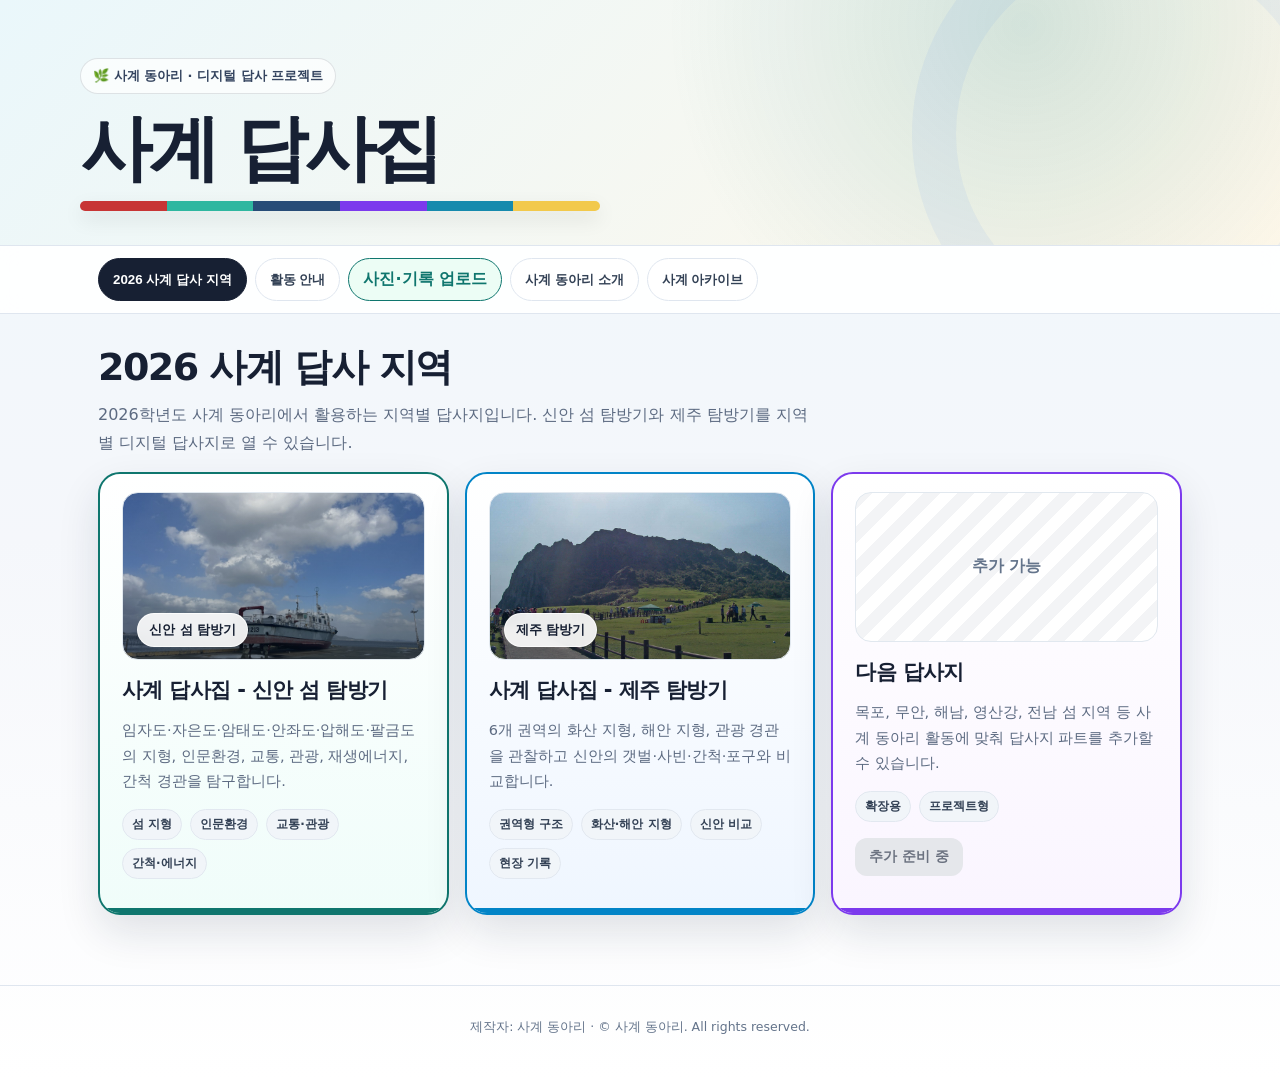
==== index.html @ f35346df "Initial publish of Sagye fieldwork guide" ====
<!doctype html>
<html lang="ko">
<head>
<meta charset="utf-8" />
<meta name="viewport" content="width=device-width, initial-scale=1" />
<title>사계 답사집</title>
<meta name="description" content="사계 동아리의 2026 답사지, 활동 안내, 동아리 소개, 연도별 아카이브를 모아 둔 디지털 답사 프로젝트 대문 페이지입니다." />
<style>
:root{
  --bg:#f5f7fb; --paper:#ffffff; --ink:#172033; --muted:#5d6b82; --line:#dfe6ef;
  --accent:#2563eb; --accent2:#0f766e; --shadow:0 18px 42px rgba(20,35,55,.12);
  --imja:#c73535; --jaeun:#2fb7a0; --amtae:#274c77; --anjwa:#7c3aed; --aphae:#168aad; --palgeum:#f2c94c;
}
*{box-sizing:border-box}
html{scroll-behavior:smooth}
body{margin:0;font-family:Pretendard,ui-sans-serif,system-ui,-apple-system,BlinkMacSystemFont,"Apple SD Gothic Neo","Noto Sans KR","Malgun Gothic",sans-serif;background:linear-gradient(180deg,#eef7fb 0%,#f5f7fb 50%,#fff 100%);color:var(--ink)}
a{color:inherit}
.hero{position:relative;overflow:hidden;padding:58px 22px 34px;background:radial-gradient(circle at 80% 10%,rgba(15,118,110,.16),transparent 34%),linear-gradient(135deg,#eaf7fb,#fff8ea);border-bottom:1px solid var(--line)}
.hero:after{content:"";position:absolute;right:-80px;top:-90px;width:360px;height:360px;border-radius:50%;border:44px solid rgba(37,99,235,.06)}
.wrap{max-width:1120px;margin:0 auto;position:relative;z-index:1}
.badge{display:inline-flex;align-items:center;gap:8px;border:1px solid rgba(23,32,51,.12);background:rgba(255,255,255,.7);padding:8px 12px;border-radius:999px;font-size:13px;font-weight:800;color:#34445f}
h1{font-size:clamp(36px,7vw,72px);letter-spacing:-.06em;line-height:1.02;margin:18px 0 16px}
.hero-description{max-width:720px}.hero-description>summary{display:none}.hero-description>p{display:block;max-width:720px;font-size:17px;line-height:1.85;color:#384760;margin:0 0 24px}.hero-description .close-label{display:none}
.color-strip{display:grid;grid-template-columns:repeat(6,1fr);height:10px;border-radius:999px;overflow:hidden;max-width:520px;box-shadow:0 8px 20px rgba(0,0,0,.1)}
.color-strip span:nth-child(1){background:var(--imja)}.color-strip span:nth-child(2){background:var(--jaeun)}.color-strip span:nth-child(3){background:var(--amtae)}.color-strip span:nth-child(4){background:var(--anjwa)}.color-strip span:nth-child(5){background:var(--aphae)}.color-strip span:nth-child(6){background:var(--palgeum)}
.topbar{position:sticky;top:0;background:rgba(255,255,255,.9);backdrop-filter:blur(12px);border-bottom:1px solid var(--line);z-index:10}
.tabs{max-width:1120px;margin:0 auto;display:flex;gap:8px;overflow:auto;padding:12px 18px}.tab{display:inline-flex;align-items:center;justify-content:center;white-space:nowrap;border:1px solid var(--line);background:#fff;color:#334155;border-radius:999px;padding:10px 14px;font-weight:900;cursor:pointer;text-decoration:none}.tab.active{background:#172033;color:#fff;border-color:#172033}.tab.upload-tab{border-color:#0f766e;color:#0f766e;background:#ecfdf5}.tab.upload-tab:hover,.tab.upload-tab:focus-visible{background:#0f766e;color:#fff;outline:none}
main{max-width:1120px;margin:0 auto;padding:28px 18px 70px}.section{display:none}.section.active{display:block}.section-head{display:flex;align-items:flex-end;justify-content:space-between;gap:16px;margin-bottom:16px}.section-head h2{font-size:clamp(26px,4vw,38px);letter-spacing:-.04em;margin:0}.section-head p{color:var(--muted);line-height:1.7;margin:8px 0 0;max-width:720px}.grid{display:grid;grid-template-columns:repeat(3,1fr);gap:16px}.grid.two{grid-template-columns:repeat(2,1fr)}
.card{background:var(--paper);border:1px solid var(--line);border-radius:22px;padding:22px;box-shadow:var(--shadow);position:relative;overflow:hidden}.link-card{display:block;text-decoration:none;color:inherit;cursor:pointer;transition:transform .18s ease,box-shadow .18s ease,border-color .18s ease}.link-card:hover,.link-card:focus-visible{transform:translateY(-4px);box-shadow:0 24px 54px rgba(20,35,55,.18);border-color:#93c5fd;outline:none}.link-card:focus-visible{box-shadow:0 0 0 4px rgba(37,99,235,.18),0 24px 54px rgba(20,35,55,.18)}.link-card .btn{pointer-events:none}.card h3{margin:0 0 10px;font-size:21px;letter-spacing:-.03em}.card p{color:var(--muted);line-height:1.75;font-size:14.5px}.card .tagrow{display:flex;flex-wrap:wrap;gap:8px;margin:12px 0}.tag{font-size:12px;font-weight:900;color:#334155;background:#f1f5f9;border:1px solid #e2e8f0;border-radius:999px;padding:6px 9px}.btns{display:flex;gap:8px;flex-wrap:wrap;margin-top:16px}.btn{display:inline-flex;align-items:center;justify-content:center;text-decoration:none;border:0;border-radius:12px;background:#172033;color:#fff;font-weight:900;padding:10px 14px;font-size:14px}.btn.secondary{background:#eef2ff;color:#1e3a8a;border:1px solid #dbeafe}.btn.disabled{background:#e5e7eb;color:#6b7280;cursor:not-allowed;pointer-events:none}

.fieldwork-card{border-width:2px;transition:transform .18s ease,box-shadow .18s ease,border-color .18s ease}
.fieldwork-card.sinan-card{border-color:#0f766e;background:linear-gradient(180deg,#ffffff 0%,#f0fdfa 100%)}
.fieldwork-card.jeju-card{border-color:#0284c7;background:linear-gradient(180deg,#ffffff 0%,#eff6ff 100%)}
.fieldwork-card.next-card{border-color:#7c3aed;background:linear-gradient(180deg,#ffffff 0%,#faf5ff 100%)}
.fieldwork-card:after{content:"";position:absolute;left:0;right:0;bottom:0;height:5px;background:var(--accent2)}
.fieldwork-card.sinan-card:after{background:#0f766e}.fieldwork-card.jeju-card:after{background:#0284c7}.fieldwork-card.next-card:after{background:#7c3aed}
.fieldwork-card:hover,.fieldwork-card:focus-visible{border-width:2px}
.safety-card{border-left:5px solid #dc2626}.activity-card{border-left:5px solid #2563eb}.record-card{border-left:5px solid #0f766e}.guide-list{margin:10px 0 0;padding-left:18px;color:#475569;line-height:1.75;font-size:13.5px}.guide-list li{margin:4px 0}
.feature{border-left:5px solid var(--accent2)}.result-card:before{content:"";position:absolute;left:0;right:0;top:0;height:8px;background:linear-gradient(90deg,var(--imja) 0 16.66%,var(--jaeun) 16.66% 33.33%,var(--amtae) 33.33% 50%,var(--anjwa) 50% 66.66%,var(--aphae) 66.66% 83.33%,var(--palgeum) 83.33% 100%)}
.preview{height:150px;border-radius:16px;background:linear-gradient(135deg,#dff3f7,#fff4d8);display:flex;align-items:center;justify-content:center;font-weight:1000;color:#2f4058;margin:-4px 0 16px;border:1px solid #e1e8ef;position:relative;overflow:hidden}.preview.sinan-photo,.preview.jeju-photo{height:168px;background-size:cover;background-position:center}.preview.sinan-photo{background-image:linear-gradient(180deg,rgba(8,24,39,.08),rgba(8,24,39,.38)),url('assets/images/sinan/gosan_main.jpg')}.preview.jeju-photo{background-image:linear-gradient(180deg,rgba(8,24,39,.06),rgba(8,24,39,.44)),url('jeju/assets/images/jeju/seongsan_main.jpg')}.preview.sinan-photo span,.preview.jeju-photo span{position:absolute;left:14px;bottom:12px;background:rgba(255,255,255,.9);backdrop-filter:blur(6px);border:1px solid rgba(255,255,255,.75);border-radius:999px;padding:7px 11px;color:#172033;font-size:13px;box-shadow:0 8px 20px rgba(0,0,0,.14)}.preview.soon{background:repeating-linear-gradient(135deg,#f3f4f6,#f3f4f6 12px,#fff 12px,#fff 24px);color:#64748b}
.notice{background:#fff7ed;border:1px solid #fed7aa;color:#7c2d12;border-radius:18px;padding:18px;line-height:1.75;margin:18px 0}.footer{color:#64748b;border-top:1px solid var(--line);padding:22px 18px 42px;text-align:center;font-size:13px}

.club-intro{display:grid;grid-template-columns:1.1fr .9fr;gap:18px;align-items:stretch}
.meaning-box{background:linear-gradient(135deg,#ffffff,#f0fdfa);border:1px solid #ccebe6;border-radius:22px;padding:24px;box-shadow:var(--shadow)}
.meaning-box h3{margin:0 0 12px;font-size:24px;letter-spacing:-.04em}
.meaning-box p{color:#40516a;line-height:1.85;margin:0 0 12px;font-size:15px}
.meaning-points{display:grid;gap:10px;margin-top:16px}.meaning-point{display:flex;gap:10px;align-items:flex-start;background:#fff;border:1px solid #e2e8f0;border-radius:14px;padding:12px;color:#334155;font-size:14px;line-height:1.6}.meaning-point b{color:#0f766e}
.timeline-card{background:#fff;border:1px solid var(--line);border-radius:22px;padding:22px;box-shadow:var(--shadow)}.timeline-card h3{margin:0 0 16px;font-size:22px;letter-spacing:-.03em}
.timeline{display:grid;gap:12px}.timeline-item{position:relative;padding:14px 14px 14px 18px;border:1px solid #e2e8f0;border-radius:16px;background:#f8fafc;overflow:hidden}.timeline-item:before{content:"";position:absolute;left:0;top:0;bottom:0;width:6px;background:#0f766e}.timeline-item:nth-child(1):before{background:var(--imja)}.timeline-item:nth-child(2):before{background:var(--anjwa)}.timeline-item:nth-child(3):before{background:var(--jaeun)}
.timeline-year{font-size:15px;font-weight:1000;color:#172033;margin-bottom:3px}.timeline-members{font-size:13.5px;color:#475569;font-weight:800;margin-bottom:8px}.timeline-support{font-size:11.5px;line-height:1.6;color:#64748b;background:#fff;border:1px solid #e5e7eb;border-radius:10px;padding:8px 9px}
.copyright{margin-top:8px;color:#64748b;font-size:12.5px;line-height:1.7}

@media(max-width:850px){.hero{padding:28px 18px 22px}h1{font-size:32px;margin:13px 0 11px}.hero-description>summary{display:inline-flex;cursor:pointer;list-style:none;border:1px solid rgba(23,32,51,.14);border-radius:10px;padding:8px 11px;background:rgba(255,255,255,.74);font-size:13px;font-weight:900;color:#334155}.hero-description>summary::-webkit-details-marker{display:none}.hero-description:not([open])>p{display:none}.hero-description[open]>p{display:block;margin:11px 0 16px;font-size:15px;line-height:1.7}.hero-description[open] .open-label{display:none}.hero-description[open] .close-label{display:inline}.color-strip{margin-top:17px}.grid,.grid.two,.club-intro{grid-template-columns:1fr}.section-head{display:block}.card{padding:18px}.tabs{padding-inline:12px}.tab{padding:9px 12px}.btn{width:100%}.btns{display:grid;grid-template-columns:1fr 1fr}.btns .btn:only-child{grid-column:1/-1}}
</style>
</head>
<body>
<header class="hero">
  <div class="wrap">
    <div class="badge">🌿 사계 동아리 · 디지털 답사 프로젝트</div>
    <h1>사계 답사집</h1>
    <details class="hero-description"><summary><span class="open-label">소개 더보기</span><span class="close-label">소개 닫기</span></summary><p>지역을 걷고, 관찰하고, 기록하는 답사 프로젝트입니다. 2026 사계 답사 지역 자료와 사계 동아리의 활동 기록을 한곳에 모아, 지역을 직접 걷고 관찰하며 기록하는 답사 활동에 활용할 수 있도록 구성했습니다.</p></details>
    <div class="color-strip" aria-label="신안 섬 대표색 띠"><span></span><span></span><span></span><span></span><span></span><span></span></div>
  </div>
</header>
<nav class="topbar" aria-label="대문 탭">
  <div class="tabs">
    <button class="tab active" data-target="fieldwork" aria-pressed="true">2026 사계 답사 지역</button>
    <button class="tab" data-target="guide" aria-pressed="false">활동 안내</button>
    <a class="tab upload-tab" href="https://padlet.com/momoskqk/2026_sagye_dapsa" target="_blank" rel="noopener noreferrer" aria-label="패들렛에서 사진과 답사 기록 업로드하기">사진·기록 업로드</a>
    <button class="tab" data-target="club" aria-pressed="false">사계 동아리 소개</button>
    <button class="tab" data-target="results" aria-pressed="false">사계 아카이브</button>
  </div>
</nav>
<main>
  <section id="fieldwork" class="section active">
    <div class="section-head"><div><h2>2026 사계 답사 지역</h2><p>2026학년도 사계 동아리에서 활용하는 지역별 답사지입니다. 신안 섬 탐방기와 제주 탐방기를 지역별 디지털 답사지로 열 수 있습니다.</p></div></div>
    <div class="grid">
      <a class="card link-card fieldwork-card sinan-card" href="sinan/index.html" aria-label="사계 답사집 - 신안 섬 탐방기 열기">
        <div class="preview sinan-photo"><span>신안 섬 탐방기</span></div>
        <h3>사계 답사집 - 신안 섬 탐방기</h3>
        <p>임자도·자은도·암태도·안좌도·압해도·팔금도의 지형, 인문환경, 교통, 관광, 재생에너지, 간척 경관을 탐구합니다.</p>
        <div class="tagrow"><span class="tag">섬 지형</span><span class="tag">인문환경</span><span class="tag">교통·관광</span><span class="tag">간척·에너지</span></div>
      </a>
      <a class="card link-card fieldwork-card jeju-card" href="jeju/index.html" aria-label="사계 답사집 - 제주 탐방기 열기">
        <div class="preview jeju-photo"><span>제주 탐방기</span></div>
        <h3>사계 답사집 - 제주 탐방기</h3>
        <p>6개 권역의 화산 지형, 해안 지형, 관광 경관을 관찰하고 신안의 갯벌·사빈·간척·포구와 비교합니다.</p>
        <div class="tagrow"><span class="tag">권역형 구조</span><span class="tag">화산·해안 지형</span><span class="tag">신안 비교</span><span class="tag">현장 기록</span></div>
      </a>
      <article class="card fieldwork-card next-card">
        <div class="preview soon">추가 가능</div>
        <h3>다음 답사지</h3>
        <p>목포, 무안, 해남, 영산강, 전남 섬 지역 등 사계 동아리 활동에 맞춰 답사지 파트를 추가할 수 있습니다.</p>
        <div class="tagrow"><span class="tag">확장용</span><span class="tag">프로젝트형</span></div>
        <div class="btns"><span class="btn disabled">추가 준비 중</span></div>
      </article>
    </div>
  </section>
  <section id="guide" class="section">
    <div class="section-head"><div><h2>활동 안내</h2><p>사계 동아리 답사는 지역을 직접 걷고 관찰하는 활동입니다. 현장에서는 탐구보다 안전이 먼저이며, 관찰·사진·위치·기록을 남길 때도 주변 상황을 확인하며 움직입니다.</p></div></div>
    <div class="grid">
      <article class="card activity-card"><h3>🧭 답사 전 준비</h3><p>답사 장소, 이동 경로, 날씨, 물때, 복장, 개인 준비물을 미리 확인합니다.</p><ul class="guide-list"><li>운동화 또는 미끄럼이 적은 신발 착용</li><li>모자, 물, 보조배터리, 개인 상비약 준비</li><li>갯벌·해안 지형 답사 시 물때와 접근 가능 시간 확인</li></ul></article>
      <article class="card activity-card"><h3>🔎 현장 관찰 활동</h3><p>사계 답사는 단순 견학이 아니라 지역의 자연환경과 인문환경을 연결해 해석하는 탐구 활동입니다.</p><ul class="guide-list"><li>지형, 식생, 마을, 교통, 관광 시설을 함께 관찰</li><li>관찰 사실과 내 생각을 구분해 기록</li><li>장소마다 핵심 키워드 2~3개 남기기</li></ul></article>
      <article class="card record-card"><h3>📸 사진·GPS 기록</h3><p>사진은 예쁘게 찍는 것보다 지리적 특징이 드러나도록 찍는 것이 중요합니다.</p><ul class="guide-list"><li>장소명, 촬영 방향, 촬영 이유를 함께 기록</li><li>가능하면 위도·경도 또는 지도 위치 저장</li><li>학생 얼굴이 크게 나온 사진은 공개 전 반드시 확인</li></ul></article>
      <article class="card safety-card"><h3>⚠️ 이동 안전</h3><p>단체 답사에서는 개인 행동보다 모둠 이동과 교사 안내를 우선합니다.</p><ul class="guide-list"><li>정해진 모둠과 이동하고, 혼자 이탈하지 않기</li><li>차량 승하차 시 좌우 확인, 이동 중 안전벨트 착용</li><li>도로·항구·주차장에서는 휴대전화 보며 걷지 않기</li></ul></article>
      <article class="card safety-card"><h3>🌊 해안·갯벌 안전</h3><p>신안과 제주 답사에는 해안, 갯벌, 선착장, 바위 지형이 포함될 수 있으므로 접근 안전을 특히 주의합니다.</p><ul class="guide-list"><li>갯벌·해식동굴·암석 해안은 허가된 구역만 접근</li><li>밀물 시간, 미끄러운 바위, 파도, 낙석 위험 확인</li><li>교사가 정한 경계선 밖으로 이동하지 않기</li></ul></article>
      <article class="card record-card"><h3>✍️ 답사 후 정리</h3><p>답사 후에는 사진과 기록을 바탕으로 결과물을 정리합니다.</p><ul class="guide-list"><li>관찰 사실 → 지리적 해석 → 추가 질문 순서로 정리</li><li>조별 보고서, 사진 카드, 지도 기록 중 하나 이상 제작</li><li>공개용 결과물은 개인정보와 저작권을 확인한 뒤 업로드</li></ul></article>
    </div>
    <div class="notice"><b>안전 약속</b><br>답사 중 위험 지역 접근, 개인 이탈, 장난, 무리한 사진 촬영은 하지 않습니다. 몸 상태가 좋지 않거나 위험하다고 느껴질 때는 즉시 교사와 모둠원에게 알립니다.</div>
  </section>
  <section id="club" class="section">
    <div class="section-head"><div><h2>사계 동아리 소개</h2><p>사계 동아리는 우리 지역의 자연환경과 인문환경을 직접 걷고, 관찰하고, 기록하는 지역 탐구 동아리입니다.</p></div></div>
    <div class="club-intro">
      <article class="meaning-box">
        <h3>사계라는 이름에 담은 뜻</h3>
        <p>사계 동아리는 우리 지역의 봄·여름·가을·겨울을 책상 위 지식이 아니라 실제 장소에서 만나 보자는 마음에서 출발했습니다. 익숙한 마을과 섬, 해안과 들판도 계절이 바뀌면 전혀 다른 얼굴을 보여 줍니다.</p>
        <p>‘사계’에는 세 가지 의미가 함께 담겨 있습니다. 우리 지역의 사계절을 고스란히 답사한다는 뜻, 네 계절처럼 다양한 매력을 지닌 동아리라는 뜻, 그리고 계절마다 한 번 이상 현장에 나가 관찰하고 기록하자는 약속입니다.</p>
        <div class="meaning-points">
          <div class="meaning-point"><span>🌱</span><div><b>우리 지역을 깊이 보기</b><br>가까운 장소를 그냥 지나치지 않고, 지형·생태·역사·생활문화가 만나는 탐구 대상으로 바라봅니다.</div></div>
          <div class="meaning-point"><span>🧭</span><div><b>계절마다 현장으로 나가기</b><br>같은 장소도 계절과 시간에 따라 달라지므로, 반복 답사를 통해 지역의 변화를 기록합니다.</div></div>
          <div class="meaning-point"><span>📸</span><div><b>관찰을 기록으로 남기기</b><br>사진, 지도, 글, 보고서로 답사 결과를 정리하여 다음 기수의 탐구와 지역 이해로 이어 갑니다.</div></div>
        </div>
      </article>
      <article class="timeline-card">
        <h3>사계 동아리 연표</h3>
        <div class="timeline">
          <div class="timeline-item">
            <div class="timeline-year">2024학년도 1기</div>
            <div class="timeline-members">안좌고등학교 · 4명</div>
            <div class="timeline-support">2024 나도작가 프로젝트(전라남도교육청), 2024 청소년미래도전프로젝트(전라남도교육청), 2024 공생의 길(전라남도교육청) 지원</div>
          </div>
          <div class="timeline-item">
            <div class="timeline-year">2025학년도 2기</div>
            <div class="timeline-members">안좌고등학교 · 4명</div>
            <div class="timeline-support">2025 공생의 길 프로젝트(전라남도교육청) 지원</div>
          </div>
          <div class="timeline-item">
            <div class="timeline-year">2026학년도 3기</div>
            <div class="timeline-members">안좌고등학교 · 3명</div>
            <div class="timeline-support">2026 공생의 길 프로젝트(전남광주통합특별시교육청), 2026 청소년미래도전프로젝트 with AI(전남광주통합특별시교육청) 지원</div>
          </div>
        </div>
      </article>
    </div>
  </section>
  <section id="results" class="section">
    <div class="section-head"><div><h2>사계 아카이브</h2><p>연도별 활동 책자, 사진 기록, 조별 보고서, 학생 제작 지도를 모아 두는 공간입니다. 현재는 구조만 마련해 두고, 공개용 자료가 준비되면 순차적으로 열 예정입니다.</p></div></div>
    <div class="grid two">
      <article class="card result-card">
        <h3>2024학년도 아카이브</h3>
        <p>준비 중입니다. 2024학년도 사계 동아리의 답사 사진, 활동 책자, 조별 보고서를 정리할 예정입니다.</p>
        <div class="tagrow"><span class="tag">책자 PDF</span><span class="tag">사진 갤러리</span><span class="tag">조별 보고서</span></div>
        <div class="btns"><span class="btn disabled">준비 중입니다</span></div>
      </article>
      <article class="card result-card">
        <h3>2025학년도 아카이브</h3>
        <p>준비 중입니다. 2025학년도 사계 동아리의 답사 기록과 학생 결과물을 누적할 예정입니다.</p>
        <div class="tagrow"><span class="tag">책자 PDF</span><span class="tag">사진 갤러리</span><span class="tag">지도 제작</span></div>
        <div class="btns"><span class="btn disabled">준비 중입니다</span></div>
      </article>
    </div>
    <div class="notice"><b>아카이브 운영 안내</b><br>사계 아카이브는 동아리 활동의 흐름과 학생들이 남긴 지역 탐구 기록을 연도별로 소개하는 공간입니다. 사진, 책자, 보고서 등은 활동의 맥락이 잘 드러나도록 정리하여 공개하며, 학생 개인보다 조별 활동과 지역 탐구 과정이 중심이 되도록 구성합니다.</div>
  </section>
</main>
<footer class="footer"><div class="copyright">제작자: 사계 동아리 · © 사계 동아리. All rights reserved.</div></footer>
<script>
const tabs=document.querySelectorAll('.tab[data-target]');
const sections=document.querySelectorAll('.section');
tabs.forEach(tab=>tab.addEventListener('click',()=>{
  tabs.forEach(t=>{t.classList.remove('active');t.setAttribute('aria-pressed','false')});
  sections.forEach(s=>s.classList.remove('active'));
  tab.classList.add('active');
  tab.setAttribute('aria-pressed','true');
  document.getElementById(tab.dataset.target).classList.add('active');
  window.scrollTo({top:0,behavior:'smooth'});
}));
</script>
</body>
</html>
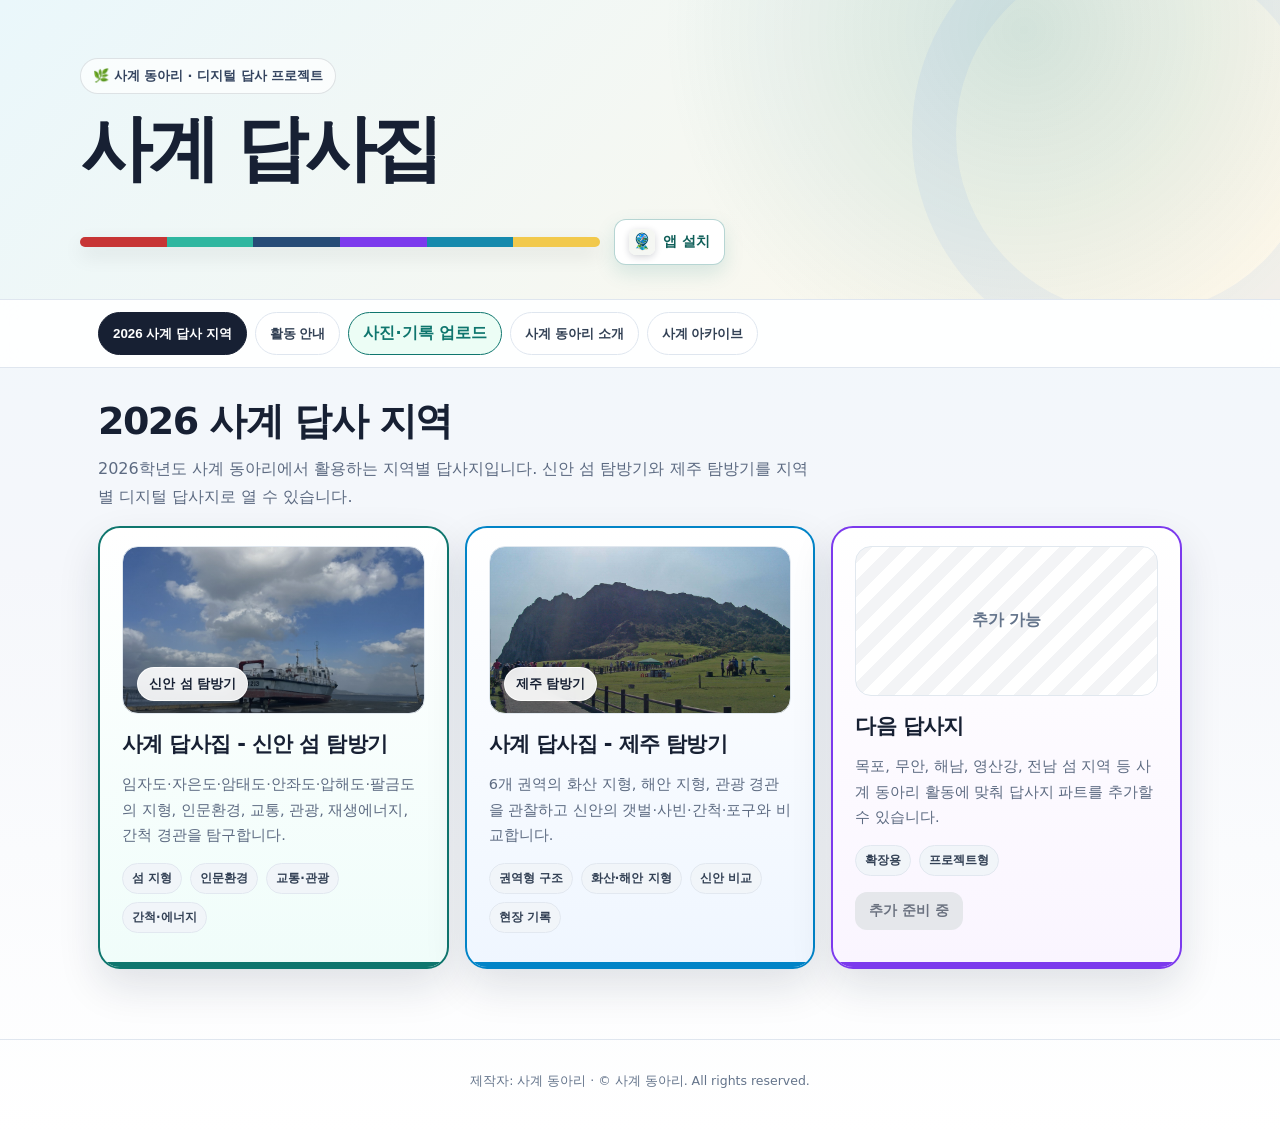
==== commit c09f84a7: "Add PWA icon and install flow" ====
--- a/index.html
+++ b/index.html
@@ -5,6 +5,16 @@
 <meta name="viewport" content="width=device-width, initial-scale=1" />
 <title>사계 답사집</title>
 <meta name="description" content="사계 동아리의 2026 답사지, 활동 안내, 동아리 소개, 연도별 아카이브를 모아 둔 디지털 답사 프로젝트 대문 페이지입니다." />
+<meta name="theme-color" content="#0f766e" />
+<meta name="application-name" content="사계 답사집" />
+<meta name="mobile-web-app-capable" content="yes" />
+<meta name="apple-mobile-web-app-capable" content="yes" />
+<meta name="apple-mobile-web-app-status-bar-style" content="default" />
+<meta name="apple-mobile-web-app-title" content="사계 답사집" />
+<link rel="manifest" href="manifest.webmanifest" />
+<link rel="icon" type="image/png" sizes="48x48" href="icons/favicon-48.png" />
+<link rel="apple-touch-icon" href="icons/apple-touch-icon.png" />
+<link rel="stylesheet" href="pwa-install.css?v=20260819" />
 <style>
 :root{
   --bg:#f5f7fb; --paper:#ffffff; --ink:#172033; --muted:#5d6b82; --line:#dfe6ef;
@@ -23,6 +33,7 @@
 .hero-description{max-width:720px}.hero-description>summary{display:none}.hero-description>p{display:block;max-width:720px;font-size:17px;line-height:1.85;color:#384760;margin:0 0 24px}.hero-description .close-label{display:none}
 .color-strip{display:grid;grid-template-columns:repeat(6,1fr);height:10px;border-radius:999px;overflow:hidden;max-width:520px;box-shadow:0 8px 20px rgba(0,0,0,.1)}
 .color-strip span:nth-child(1){background:var(--imja)}.color-strip span:nth-child(2){background:var(--jaeun)}.color-strip span:nth-child(3){background:var(--amtae)}.color-strip span:nth-child(4){background:var(--anjwa)}.color-strip span:nth-child(5){background:var(--aphae)}.color-strip span:nth-child(6){background:var(--palgeum)}
+.hero-tools{display:flex;align-items:center;gap:14px;flex-wrap:wrap;margin-top:18px}.hero-tools .color-strip{width:min(100%,520px);flex:1 1 320px}.app-install-button{min-height:46px;padding:8px 14px;border:1px solid rgba(15,118,110,.3);border-radius:12px;background:#fff;color:#0f5f59;font:inherit;font-size:14px;font-weight:900;box-shadow:0 8px 20px rgba(15,118,110,.14);cursor:pointer}.app-install-button:hover{background:#ecfdf5}.app-install-button:focus-visible{outline:3px solid rgba(37,99,235,.24);outline-offset:2px}
 .topbar{position:sticky;top:0;background:rgba(255,255,255,.9);backdrop-filter:blur(12px);border-bottom:1px solid var(--line);z-index:10}
 .tabs{max-width:1120px;margin:0 auto;display:flex;gap:8px;overflow:auto;padding:12px 18px}.tab{display:inline-flex;align-items:center;justify-content:center;white-space:nowrap;border:1px solid var(--line);background:#fff;color:#334155;border-radius:999px;padding:10px 14px;font-weight:900;cursor:pointer;text-decoration:none}.tab.active{background:#172033;color:#fff;border-color:#172033}.tab.upload-tab{border-color:#0f766e;color:#0f766e;background:#ecfdf5}.tab.upload-tab:hover,.tab.upload-tab:focus-visible{background:#0f766e;color:#fff;outline:none}
 main{max-width:1120px;margin:0 auto;padding:28px 18px 70px}.section{display:none}.section.active{display:block}.section-head{display:flex;align-items:flex-end;justify-content:space-between;gap:16px;margin-bottom:16px}.section-head h2{font-size:clamp(26px,4vw,38px);letter-spacing:-.04em;margin:0}.section-head p{color:var(--muted);line-height:1.7;margin:8px 0 0;max-width:720px}.grid{display:grid;grid-template-columns:repeat(3,1fr);gap:16px}.grid.two{grid-template-columns:repeat(2,1fr)}
@@ -50,7 +61,7 @@
 .timeline-year{font-size:15px;font-weight:1000;color:#172033;margin-bottom:3px}.timeline-members{font-size:13.5px;color:#475569;font-weight:800;margin-bottom:8px}.timeline-support{font-size:11.5px;line-height:1.6;color:#64748b;background:#fff;border:1px solid #e5e7eb;border-radius:10px;padding:8px 9px}
 .copyright{margin-top:8px;color:#64748b;font-size:12.5px;line-height:1.7}
 
-@media(max-width:850px){.hero{padding:28px 18px 22px}h1{font-size:32px;margin:13px 0 11px}.hero-description>summary{display:inline-flex;cursor:pointer;list-style:none;border:1px solid rgba(23,32,51,.14);border-radius:10px;padding:8px 11px;background:rgba(255,255,255,.74);font-size:13px;font-weight:900;color:#334155}.hero-description>summary::-webkit-details-marker{display:none}.hero-description:not([open])>p{display:none}.hero-description[open]>p{display:block;margin:11px 0 16px;font-size:15px;line-height:1.7}.hero-description[open] .open-label{display:none}.hero-description[open] .close-label{display:inline}.color-strip{margin-top:17px}.grid,.grid.two,.club-intro{grid-template-columns:1fr}.section-head{display:block}.card{padding:18px}.tabs{padding-inline:12px}.tab{padding:9px 12px}.btn{width:100%}.btns{display:grid;grid-template-columns:1fr 1fr}.btns .btn:only-child{grid-column:1/-1}}
+@media(max-width:850px){.hero{padding:28px 18px 22px}h1{font-size:32px;margin:13px 0 11px}.hero-description>summary{display:inline-flex;cursor:pointer;list-style:none;border:1px solid rgba(23,32,51,.14);border-radius:10px;padding:8px 11px;background:rgba(255,255,255,.74);font-size:13px;font-weight:900;color:#334155}.hero-description>summary::-webkit-details-marker{display:none}.hero-description:not([open])>p{display:none}.hero-description[open]>p{display:block;margin:11px 0 16px;font-size:15px;line-height:1.7}.hero-description[open] .open-label{display:none}.hero-description[open] .close-label{display:inline}.hero-tools{margin-top:15px}.hero-tools .color-strip{flex-basis:100%;margin-top:0}.app-install-button{width:100%}.grid,.grid.two,.club-intro{grid-template-columns:1fr}.section-head{display:block}.card{padding:18px}.tabs{padding-inline:12px}.tab{padding:9px 12px}.btn{width:100%}.btns{display:grid;grid-template-columns:1fr 1fr}.btns .btn:only-child{grid-column:1/-1}}
 </style>
 </head>
 <body>
@@ -59,7 +70,13 @@
     <div class="badge">🌿 사계 동아리 · 디지털 답사 프로젝트</div>
     <h1>사계 답사집</h1>
     <details class="hero-description"><summary><span class="open-label">소개 더보기</span><span class="close-label">소개 닫기</span></summary><p>지역을 걷고, 관찰하고, 기록하는 답사 프로젝트입니다. 2026 사계 답사 지역 자료와 사계 동아리의 활동 기록을 한곳에 모아, 지역을 직접 걷고 관찰하며 기록하는 답사 활동에 활용할 수 있도록 구성했습니다.</p></details>
-    <div class="color-strip" aria-label="신안 섬 대표색 띠"><span></span><span></span><span></span><span></span><span></span><span></span></div>
+    <div class="hero-tools">
+      <div class="color-strip" aria-label="신안 섬 대표색 띠"><span></span><span></span><span></span><span></span><span></span><span></span></div>
+      <button class="app-install-button" type="button" data-pwa-install-button>
+        <img class="pwa-install-button-icon" src="icons/app-icon-192.png" alt="" />
+        앱 설치
+      </button>
+    </div>
   </div>
 </header>
 <nav class="topbar" aria-label="대문 탭">
@@ -175,5 +192,6 @@
   window.scrollTo({top:0,behavior:'smooth'});
 }));
 </script>
+<script src="pwa-install.js?v=20260819" defer></script>
 </body>
 </html>
--- a/pwa-install.css
+++ b/pwa-install.css
@@ -0,0 +1,103 @@
+[data-pwa-install-button] {
+  display: inline-flex;
+  align-items: center;
+  justify-content: center;
+  gap: 8px;
+}
+
+[data-pwa-install-button][hidden] { display: none !important; }
+
+.pwa-install-button-icon {
+  width: 26px;
+  height: 26px;
+  flex: 0 0 auto;
+  border-radius: 7px;
+  object-fit: cover;
+  box-shadow: 0 2px 7px rgba(15, 23, 42, .18);
+}
+
+.pwa-guide[hidden] { display: none !important; }
+
+.pwa-guide {
+  position: fixed;
+  inset: 0;
+  z-index: 10000;
+  display: grid;
+  place-items: center;
+  padding: 20px;
+}
+
+.pwa-guide-backdrop {
+  position: absolute;
+  inset: 0;
+  background: rgba(10, 22, 30, .64);
+  backdrop-filter: blur(3px);
+}
+
+.pwa-guide-dialog {
+  position: relative;
+  width: min(100%, 440px);
+  max-height: min(86vh, 620px);
+  overflow: auto;
+  padding: 26px;
+  border: 1px solid #cbdde3;
+  border-radius: 8px;
+  background: #fff;
+  color: #172033;
+  box-shadow: 0 22px 60px rgba(10, 22, 30, .28);
+}
+
+.pwa-guide-app {
+  display: flex;
+  align-items: center;
+  gap: 12px;
+  margin-bottom: 18px;
+}
+
+.pwa-guide-app img {
+  width: 54px;
+  height: 54px;
+  border-radius: 12px;
+  box-shadow: 0 5px 14px rgba(15, 23, 42, .14);
+}
+
+.pwa-guide-app strong { display: block; font-size: 18px; }
+.pwa-guide-app span { display: block; margin-top: 2px; color: #64748b; font-size: 13px; }
+.pwa-guide-dialog h2 { margin: 0 38px 9px 0; font-size: 22px; letter-spacing: 0; }
+.pwa-guide-dialog p { margin: 0; color: #526076; line-height: 1.7; }
+.pwa-guide-dialog ol { margin: 18px 0 0; padding-left: 22px; }
+.pwa-guide-dialog li { margin: 10px 0; color: #334155; line-height: 1.6; }
+
+.pwa-guide-close {
+  position: absolute;
+  top: 13px;
+  right: 13px;
+  width: 36px;
+  height: 36px;
+  display: grid;
+  place-items: center;
+  padding: 0;
+  border: 1px solid #d8e2e8;
+  border-radius: 50%;
+  background: #fff;
+  color: #172033;
+  box-shadow: none;
+  font: inherit;
+  font-size: 22px;
+  line-height: 1;
+  cursor: pointer;
+}
+
+.pwa-guide-close:hover { background: #f1f5f9; }
+.pwa-guide-close:focus-visible { outline: 3px solid rgba(15, 118, 110, .28); outline-offset: 2px; }
+body.pwa-guide-open { overflow: hidden; }
+
+@media (max-width: 540px) {
+  .pwa-guide { padding: 14px; }
+  .pwa-guide-dialog { padding: 22px 20px; }
+}
+
+@media print {
+  [data-pwa-install-button],
+  .pwa-guide { display: none !important; }
+}
